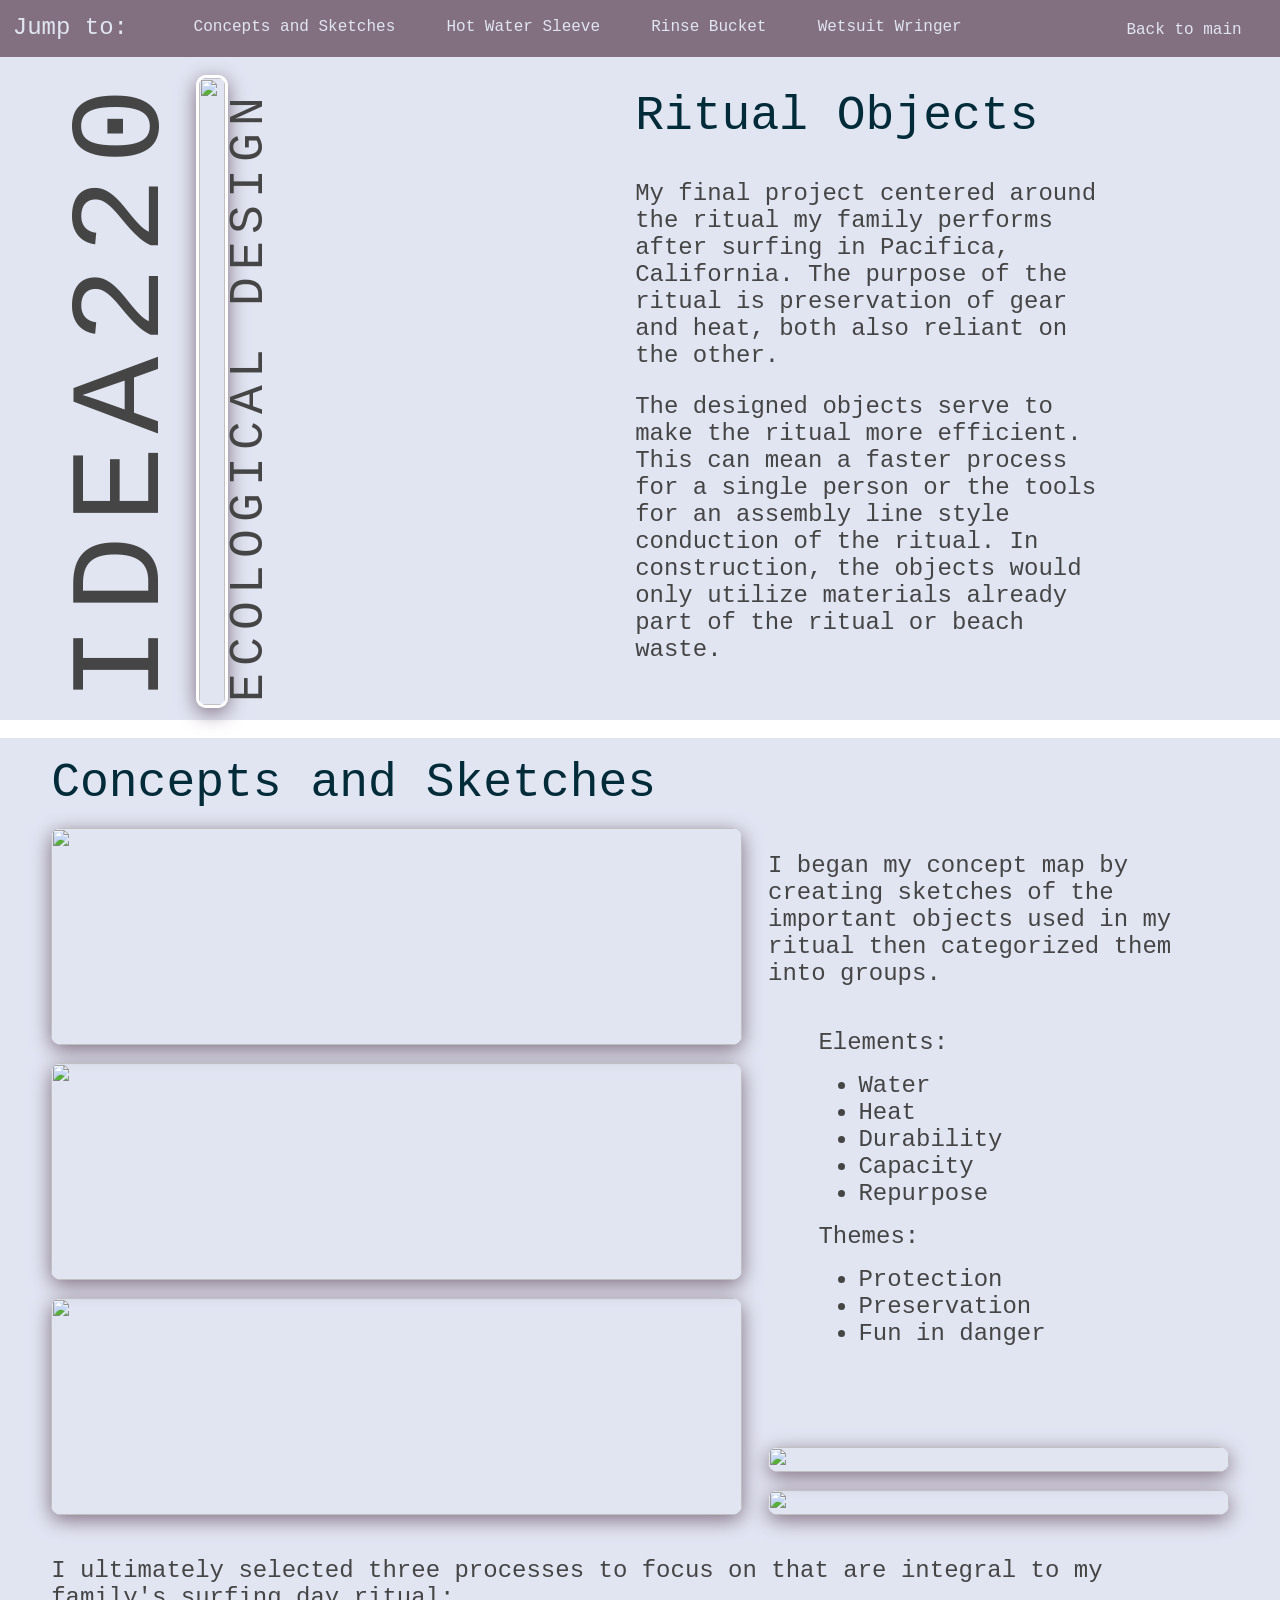
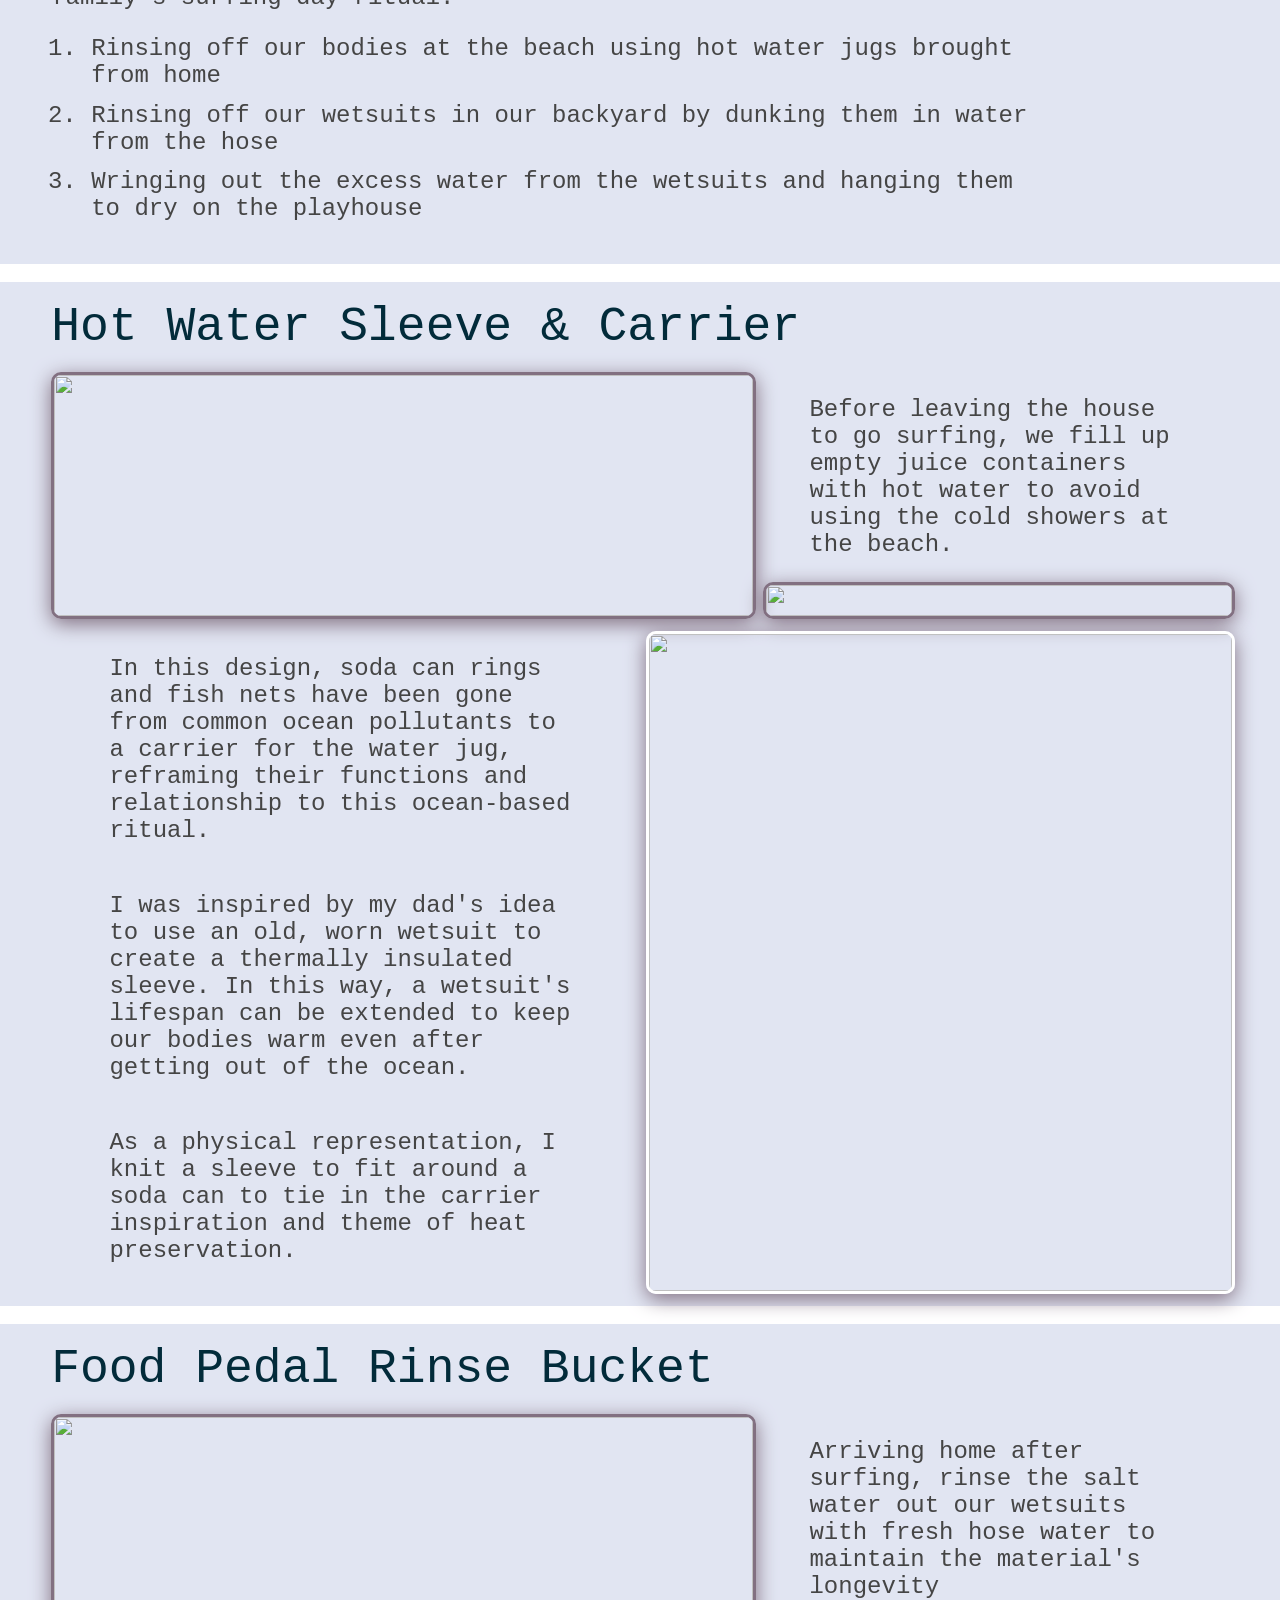
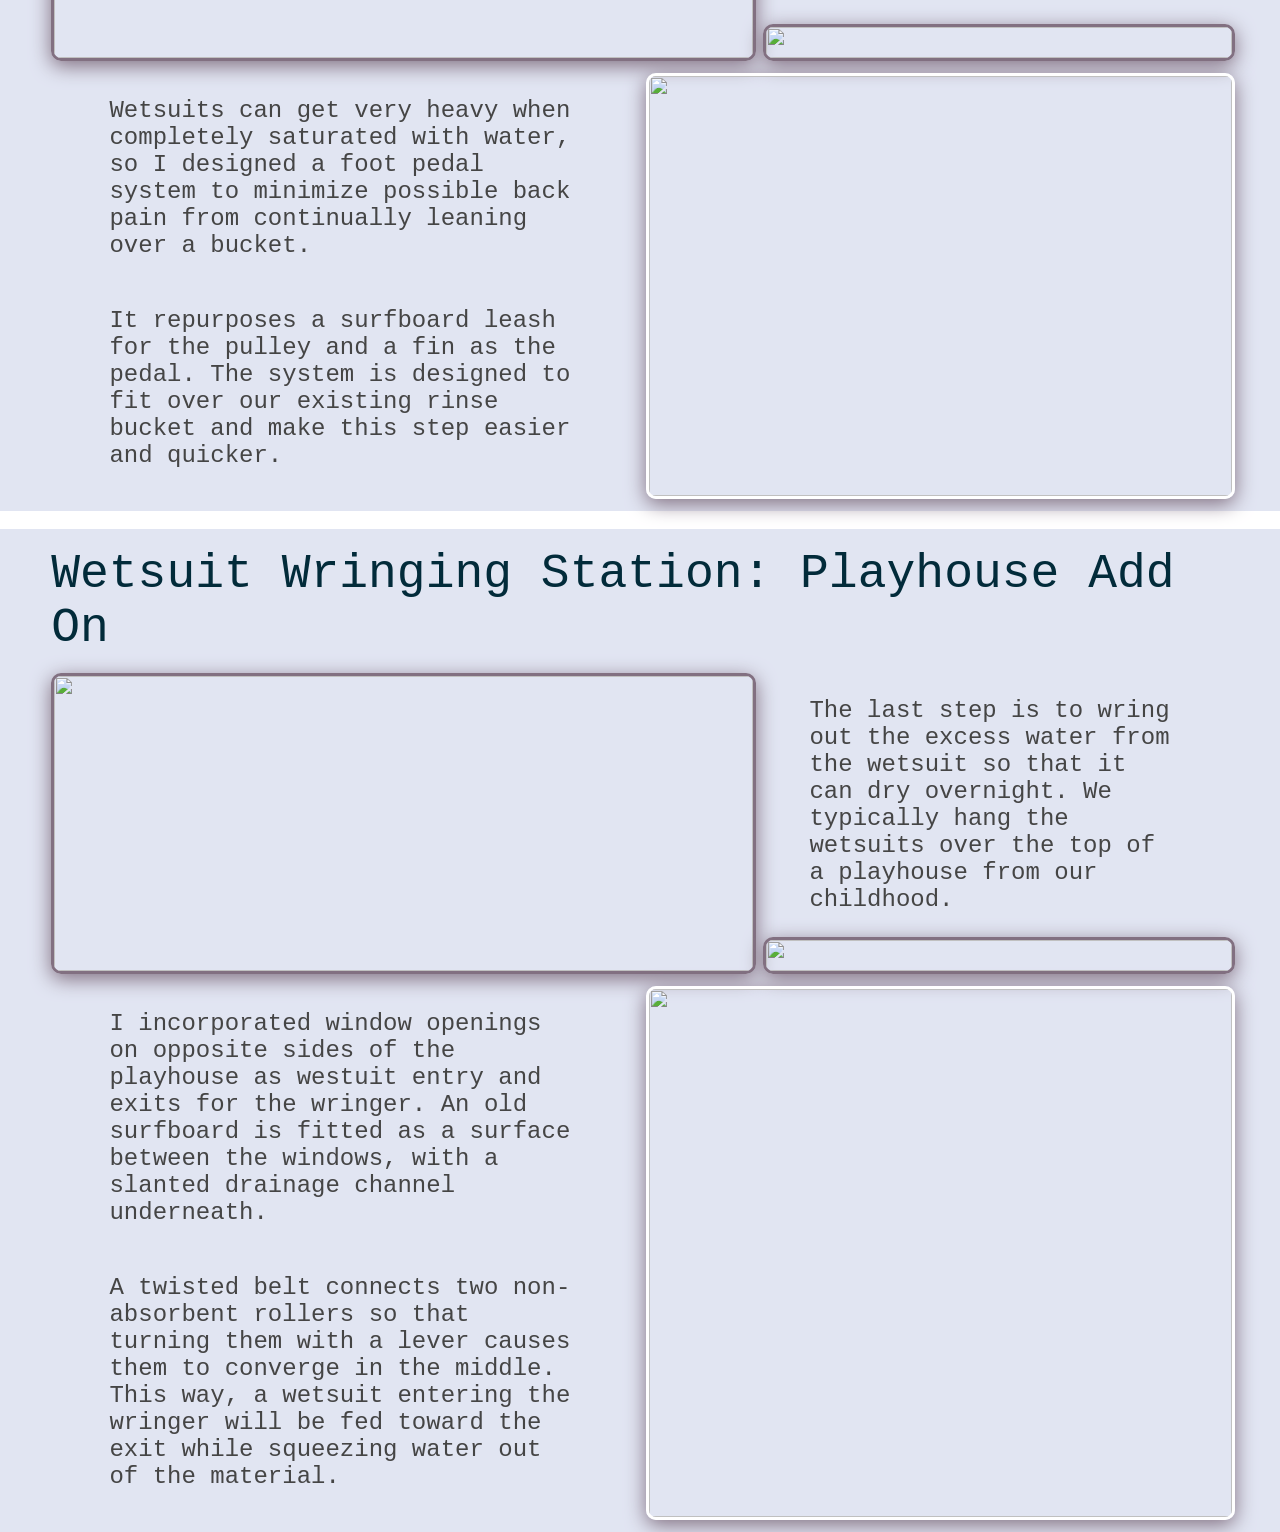
==== ecoDesign.html @ c21b6d13 "Add files via upload" ====
<!DOCTYPE html>
<html lang="en">
<head>
    <meta charset="UTF-8">
    <meta name="viewport" content="width=device-width, initial-scale=1.0">
    <title>GA IDEA220</title>
    <link rel="stylesheet" href="ecoDesign.css">
</head>
<body>

     <nav id="nav">
        <div id="navMenu">
            <p id="navDropdown">Jump to &#8964;</p>
            <p id="jumpHorizontal">Jump to:</p>
        <ul id="navSections">
            <li class="navBox"><a class="navLink" href="#row2">Concepts and Sketches</a></li>
            <li class="navBox"><a class="navLink" href="#row3">Hot Water Sleeve</a></li>
            <li class="navBox"><a class="navLink" href="#row4">Rinse Bucket</a></li>
            <li class="navBox"><a class="navLink" href="#row5">Wetsuit Wringer</a></li>
        </ul>
        </div>
        <div id="backToMain" class="navBox">
            <a class="navLink" href="index.html">Back to main</a>
        </div>
    </nav>


    <div id="allSections">
        <div id="row1" class="section">
            <div id="row1left">
                <div id="row1course" ><p>IDEA220</p></div>
                <div id="row1img"><img class="cover" src="Images/playhouse.JPG"></div>
                <div id="row1title"><p>ECOLOGICAL DESIGN</p></div>
            </div>
            <div id="row1right">
                <div id="row1rightContent">
                    <div class="titles"><h2>Ritual Objects</h2></div>
                    <div id="projectDescription">
                        <p id="ritualDescription">My final project centered around the ritual my family performs after surfing in Pacifica, California. The purpose of the ritual is preservation of gear and heat, both also reliant on the other. </p>
                        <p>The designed objects serve to make the ritual more efficient. This can mean a faster process for a single person or the tools for an assembly line style conduction of the ritual. In construction, the objects would only utilize materials already part of the ritual or beach waste.</p>
                    </div>
                </div>
            </div>
        </div>

        <div id="row2" class="section">
            <div class="titles"><h2>Concepts and Sketches</h2></div>
            <div id="row2content">
                <div id="row2left">
                        <div id="mainConceptMap" class="imgContainer"><img class="cover"  src="Images/SketchOverlay.png" alt=""></div>
                        <div class="imgContainer"><img class="cover" src="Images/WetsuitSketches.jpg" alt=""></div>
                        <div class="imgContainer"><img class="cover" src="Images/TwoPage.jpg" alt=""></div>
                    
                </div>
                <div id="row2right">
                    <p>I began my concept map by creating sketches of the important objects used in my ritual then categorized them into groups.
                        <div id=row2bullets>
                            <div class="row2list">
                                <p>Elements:</p>
                                <ul>
                                    <li>Water</li>
                                    <li>Heat</li>
                                    <li>Durability</li>
                                    <li>Capacity</li>
                                    <li>Repurpose</li>
                                </ul>
                            </div>
                            <div class="row2list">
                                <p>Themes:</p>
                                <ul>
                                    <li>Protection</li>
                                    <li>Preservation</li>
                                    <li>Fun in danger</li>
                                </ul>
                            
                            </div>    
                        </div>
                    </p>
                    <div id="picCollage"><img class="cover" src="Images/ProjectMaterials.png" alt=""></div>
                    <div class="imgContainer"><img class="cover" src="Images/RinseSketch.jpg" alt=""></div>
                </div>
            </div>
            <div >
                <p>I ultimately selected three processes to focus on that are integral to my family's surfing day ritual: 
                    <ol id="row2numbered">
                        <li>Rinsing off our bodies at the beach using hot water jugs brought from home</li>
                        <li>Rinsing off our wetsuits in our backyard by dunking them in water from the hose</li>
                        <li>Wringing out the excess water from the wetsuits and hanging them to dry on the playhouse</li>
                    </ol>
                </p>
            </div>
        </div>
    
        <div id="row3" class="section">
            <div class="titles"><h2>Hot Water Sleeve & Carrier</h2></div>
            <div class="topSlide">
                <div class="slideConcept"><img class="cover" src="Images/WetsuitSleeve.png" alt=""></div>
                <div class="topSlideRight">
                    <div class="slideBlurb1">
                        <p>Before leaving the house to go surfing, we fill up empty juice containers with hot water to avoid using the cold showers at the beach.</p>
                    </div>
                    <div class="slideOrtho"><img class="cover" src="Images/IMG_1788.JPG" alt=""></div>
                </div>
            </div>
            <div class="botSlide">
                <div class="slideBlurb2">
                    <p>In this design, soda can rings and fish nets have been gone from common ocean pollutants to a carrier for the water jug, reframing their functions and relationship to this ocean-based ritual.</p>
                    <p>I was inspired by my dad's idea to use an old, worn wetsuit to create a thermally insulated sleeve. In this way, a wetsuit's lifespan can be extended to keep our bodies warm even after getting out of the ocean.</p>
                    <p>As a physical representation, I knit a sleeve to fit around a soda can to tie in the carrier inspiration and theme of heat preservation.</p>
                </div>
                <div class="slidePhoto"><img class="cover" src="Images/IMG_3818.JPG" alt=""></div>
            </div>

        </div>

        <div id="row4" class="section">
            <div class="titles"><h2>Food Pedal Rinse Bucket</h2></div>
            <div class="topSlide">
                <div class="slideConcept"><img class="cover" src="Images/WashBucket.png" alt=""></div>
                <div class="topSlideRight">
                    <div class="slideBlurb1"><p>Arriving home after surfing, rinse the salt water out our wetsuits with fresh hose water to maintain the material's longevity</p></div>
                    <div class="slideOrtho"><img class="cover" src="Images/IMG_1789.JPG" alt=""></div>
                </div>
            </div>
            <div class="botSlide">
                <div class="slideBlurb2">
                    <p>Wetsuits can get very heavy when completely saturated with water, so I designed a foot pedal system to minimize possible back pain from continually leaning over a bucket.</p>
                    <p>It repurposes a surfboard leash for the pulley and a fin as the pedal. The system is designed to fit over our existing rinse bucket and make this step easier and quicker.</p>
                </div>
                <div class="slidePhoto"><img class="cover" src="Images/IMG_3819.JPG" alt=""></div>
            </div>

        </div>

        <div id="row5" class="section">
            <div class="titles"><h2>Wetsuit Wringing Station: Playhouse Add On</h2></div>
            <div class="topSlide">
                <div class="slideConcept"><img class="cover" src="Images/Wringer.png" alt=""></div>
                <div class="topSlideRight">
                    <div class="slideBlurb1"><p>The last step is to wring out the excess water from the wetsuit so that it can dry overnight. We typically hang the wetsuits over the top of a playhouse from our childhood.</p></div>
                    <div class="slideOrtho"><img class="cover" src="Images/IMG_1790.JPG" alt=""></div>
                </div>
            </div>
            <div class="botSlide">
                <div class="slideBlurb2">
                    <p>I incorporated window openings on opposite sides of the playhouse as westuit entry and exits for the wringer. An old surfboard is fitted as a surface between the windows, with a slanted drainage channel underneath.</p>
                    <p>A twisted belt connects two non-absorbent rollers so that turning them with a lever causes them to converge in the middle. This way, a wetsuit entering the wringer will be fed toward the exit while squeezing water out of the material. </p>
                </div>
                <div class="slidePhoto"><img class="cover" src="Images/IMG_3816.JPG" alt=""></div>
            </div>

        </div>

       


    </div>
    


<script src="ecoDesign.js"></script>
</body>
</html>
---- ecoDesign.css ----
body{
    box-sizing: border-box;
    font-family: 'Courier New', Courier, monospace;
    margin: 0px;
}

h2,h3{
    font-weight: normal;
    color: #022b3a}
p{ 
    font-size: clamp(1rem, 0.7rem + 1vw, 1.5rem);
    color: #454545ff;
}

img{ 
    height: 100%;
    width: 100%;
    box-shadow: 0px 5px 20px #827081;
}


#nav{ 
    display: flex;
    align-items: baseline;
    gap: 1vw;
    background-color: #827081;
    padding: 1vh 1vw;
    justify-content: space-between;
    p{ 
        color: #e1e5f2;
        margin: 0;
    }
}
#navMenu{ 
    display: flex;
    align-items: center;
}

#navDropdown{ 
    display: none;
}
#navDropdown:hover{ 
    cursor: pointer;
}

#navSections{
    margin: 0px;
}

@media (max-width: 700px){ 
    #navMenu{ 
        flex-direction: column;
        align-items: baseline;
        }
    #navDropdown{ 
        display: flex;}
    #jumpHorizontal{display: none;}
    #navSections{
        display: none;
        flex-direction: column;
    }
    #navSections.show{
        display: flex;
    }

}
@media (min-width: 700px){
    #navSections{ 
        display: flex;
    }
}

.navBox{ 
    display: flex;
    padding: 1vh 2vw;
    border-radius: 10px;
    flex-wrap: wrap;
    align-items: center;
}

.navLink{
    color: #e1e5f2;
    text-decoration: none;
    text-align: center;
}

.navBox:hover{ 
    background-color: #e1e5f2;
    a{ 
    color: #022b3a} 
    transition: 0.25s ease-in-out;
}

.cover{ 
    object-fit: cover;
    width: 100%;
    height: 100%;
    border-radius: 10px;
}

#allSections{ 
    display: flex;
    flex-direction: column;
    gap:2vh;
}
.section{
    display: flex;
    padding: 2vh 4vw;
    gap: 2vh;
    flex-wrap: wrap;
    align-items: center;
    background-color:#e1e5f2;
    align-items: center;
}

#row1left{
    display: flex;
    flex-grow: 1;
}
#row1right{ 
    display: flex;
    flex-grow: 1;
    justify-content: center;}

#row1rightContent{
    display: flex;
    flex-grow: 1;
    flex-direction: column;
    min-width: 360px;
    gap:1vw;
    max-width: 480px;
    justify-content: center;
}


#row1course{
    align-content: start;
    p{
    font-size: clamp(4.5rem, 2.4rem + 7vw, 8rem);
    writing-mode: vertical-lr;
    transform: rotate(180deg);
    letter-spacing: 0.1em; 
    margin: auto;
    }
}

#row1img{
    max-width: 620px;
    img{ 
    border: solid white 3px;
    }
}

#row1title{
    align-content: end;
    p{
    font-size: clamp(1.75rem, 1rem + 2.5vw, 3rem);
    writing-mode: vertical-lr;
    transform: rotate(180deg);
    letter-spacing: 0.15em;
    margin: auto;
    }
}

.titles{
    display: flex;
    width: 100%;
    h2{
        font-size: clamp(2rem, 1.4rem + 2vw, 3rem);
        margin: auto;
        margin-left: 0;
    }
}

#row2content{ 
    display: flex;
    flex-wrap: wrap;
    gap: 2vw;

    div{ min-width: 360px;}
}

#row2left{ 
    display: flex;
    flex: 1.5;
    flex-direction: column;
    gap: 2vh;
    justify-content: space-evenly;
}

#row2right{ 
    display: flex;
    flex: 1;
    flex-direction: column;
    justify-content: space-around;
    gap: 2vh;
}

#row2bullets{ 
    display: flex;
    flex-direction: column;
    flex: 1;
    align-items: center;

}

.row2list{ 
    display: flex;
    flex-direction: column;
    
    p{ margin: 0px;};
    li{ 
    width: 75%;
    font-size: clamp(1rem, 0.7rem + 1vw, 1.5rem);
    color: #454545ff;
    }
}
#row2numbered{ 
    display: flex;
    flex-direction: column;
    gap: 1vw;
    width: 80%;
    justify-self: center;
    li{ 
        font-size: clamp(1rem, 0.7rem + 1vw, 1.5rem);
        color: #454545ff;
        margin: 0px;
    }
}

.imgContainer{ 
    flex: 1;
}

#picCollage{ 
    display: flex;
    flex: 1;
}

.topSlide, .botSlide{ 
    display: flex;
    flex-wrap: wrap;
    gap: 1vw;
    div{ 
        min-width: 360px;
    }
}

.topSlideRight{ 
    display: flex;
    flex: 1;
    flex-direction: column;
    justify-content: end;
    
}

.slideConcept{ 
    flex: 1.5;

    img{border: solid #827081 3px;}
}

.slideOrtho{ 
      img{border: solid #827081 3px;}
}

.slideBlurb1{
    display: flex;
    flex: 1;
    flex-direction: column;
    width: 80%;
    align-self: center;
    justify-content: center;
}
.slideBlurb2{
    display: flex;
    flex-direction: column;
    flex: 1;
    justify-content: center;
    align-items: center;
    p{width: 80%;}
}

.slidePhoto{ 
    flex: 1;
    img{ border: solid white 3px;}
}
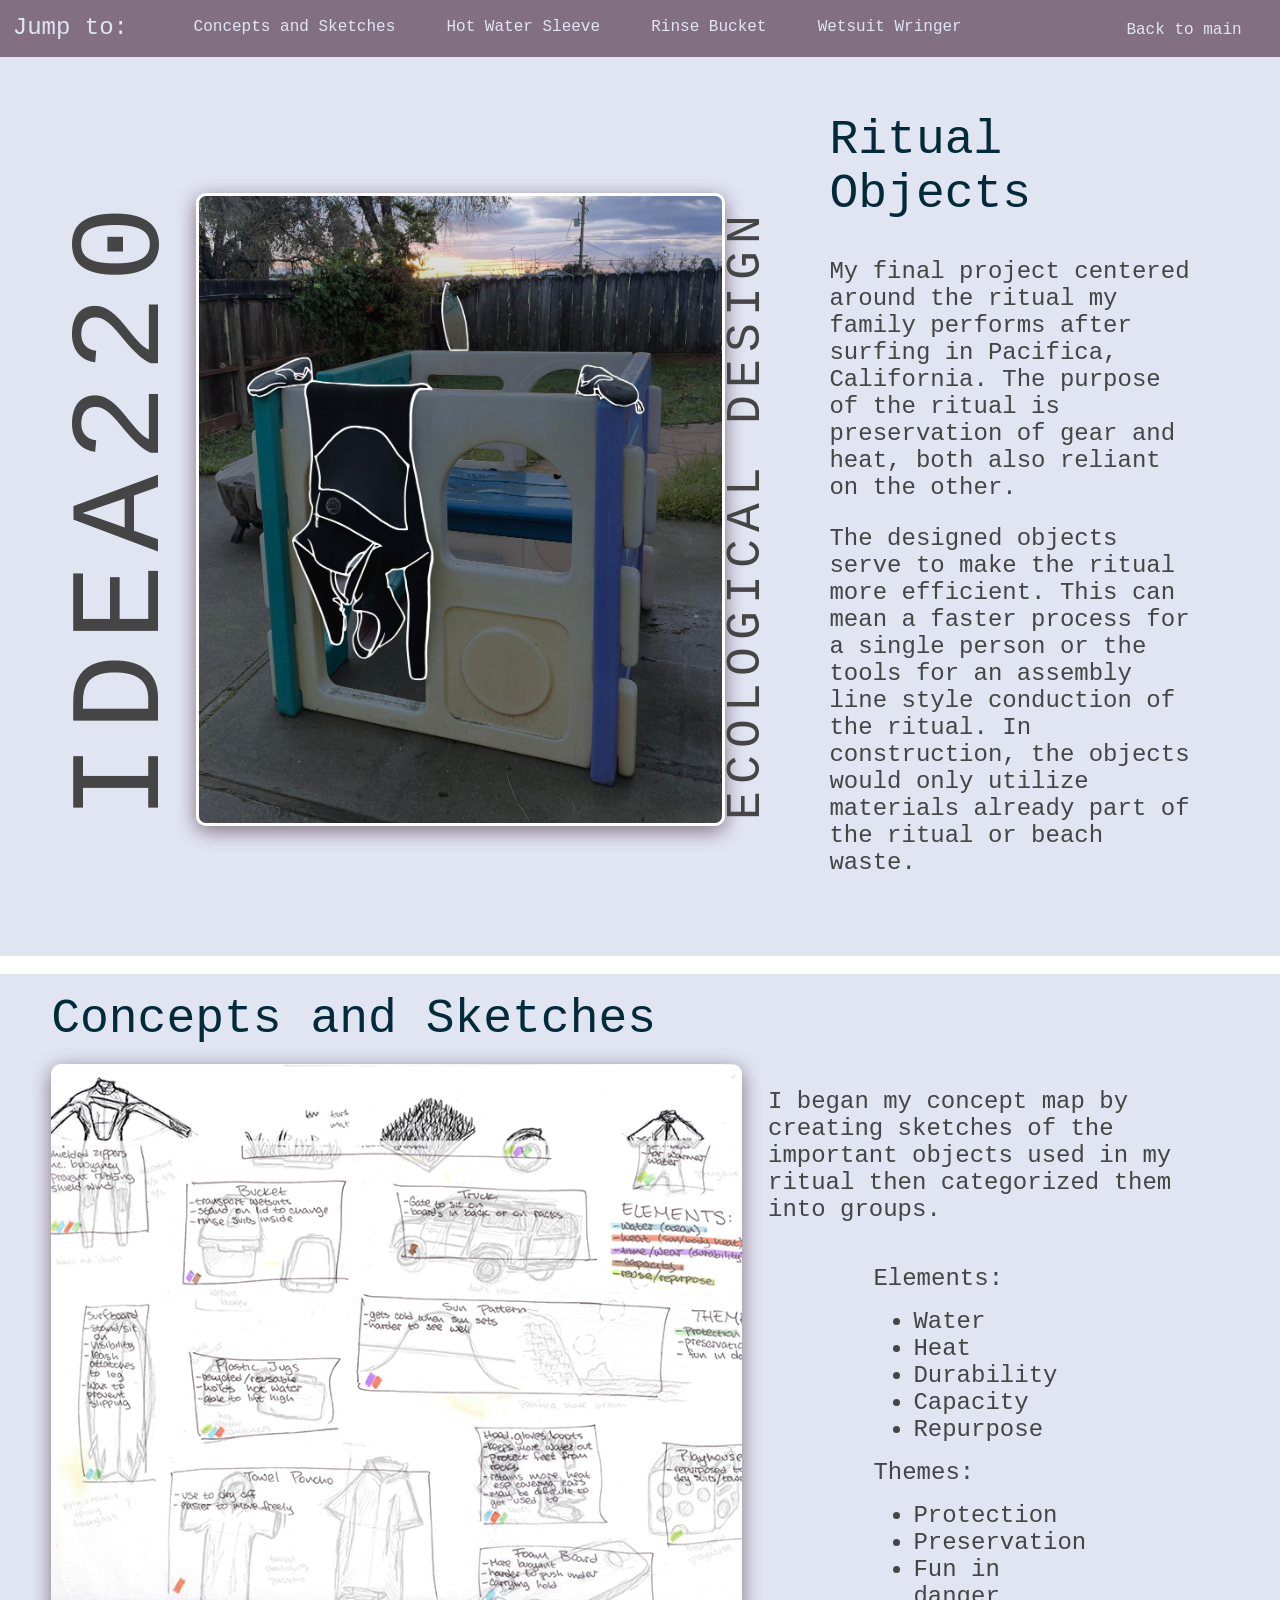
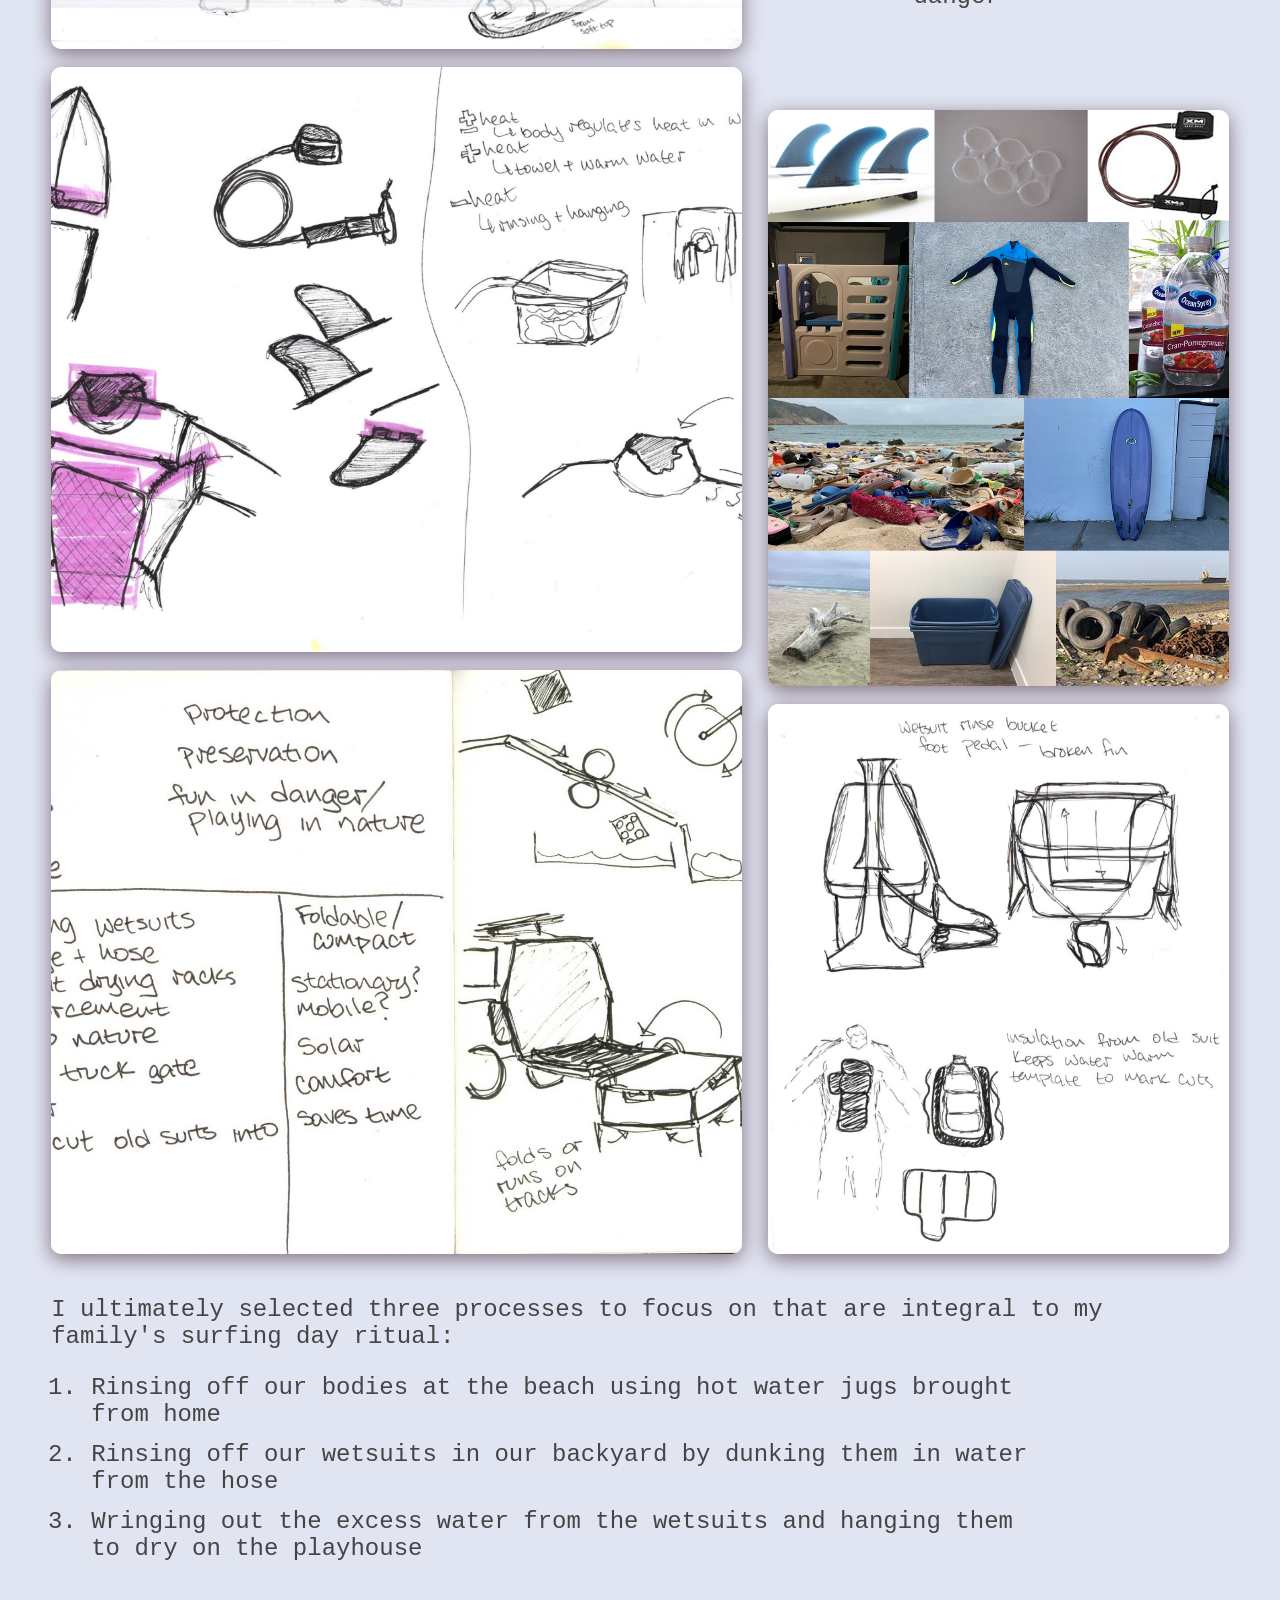
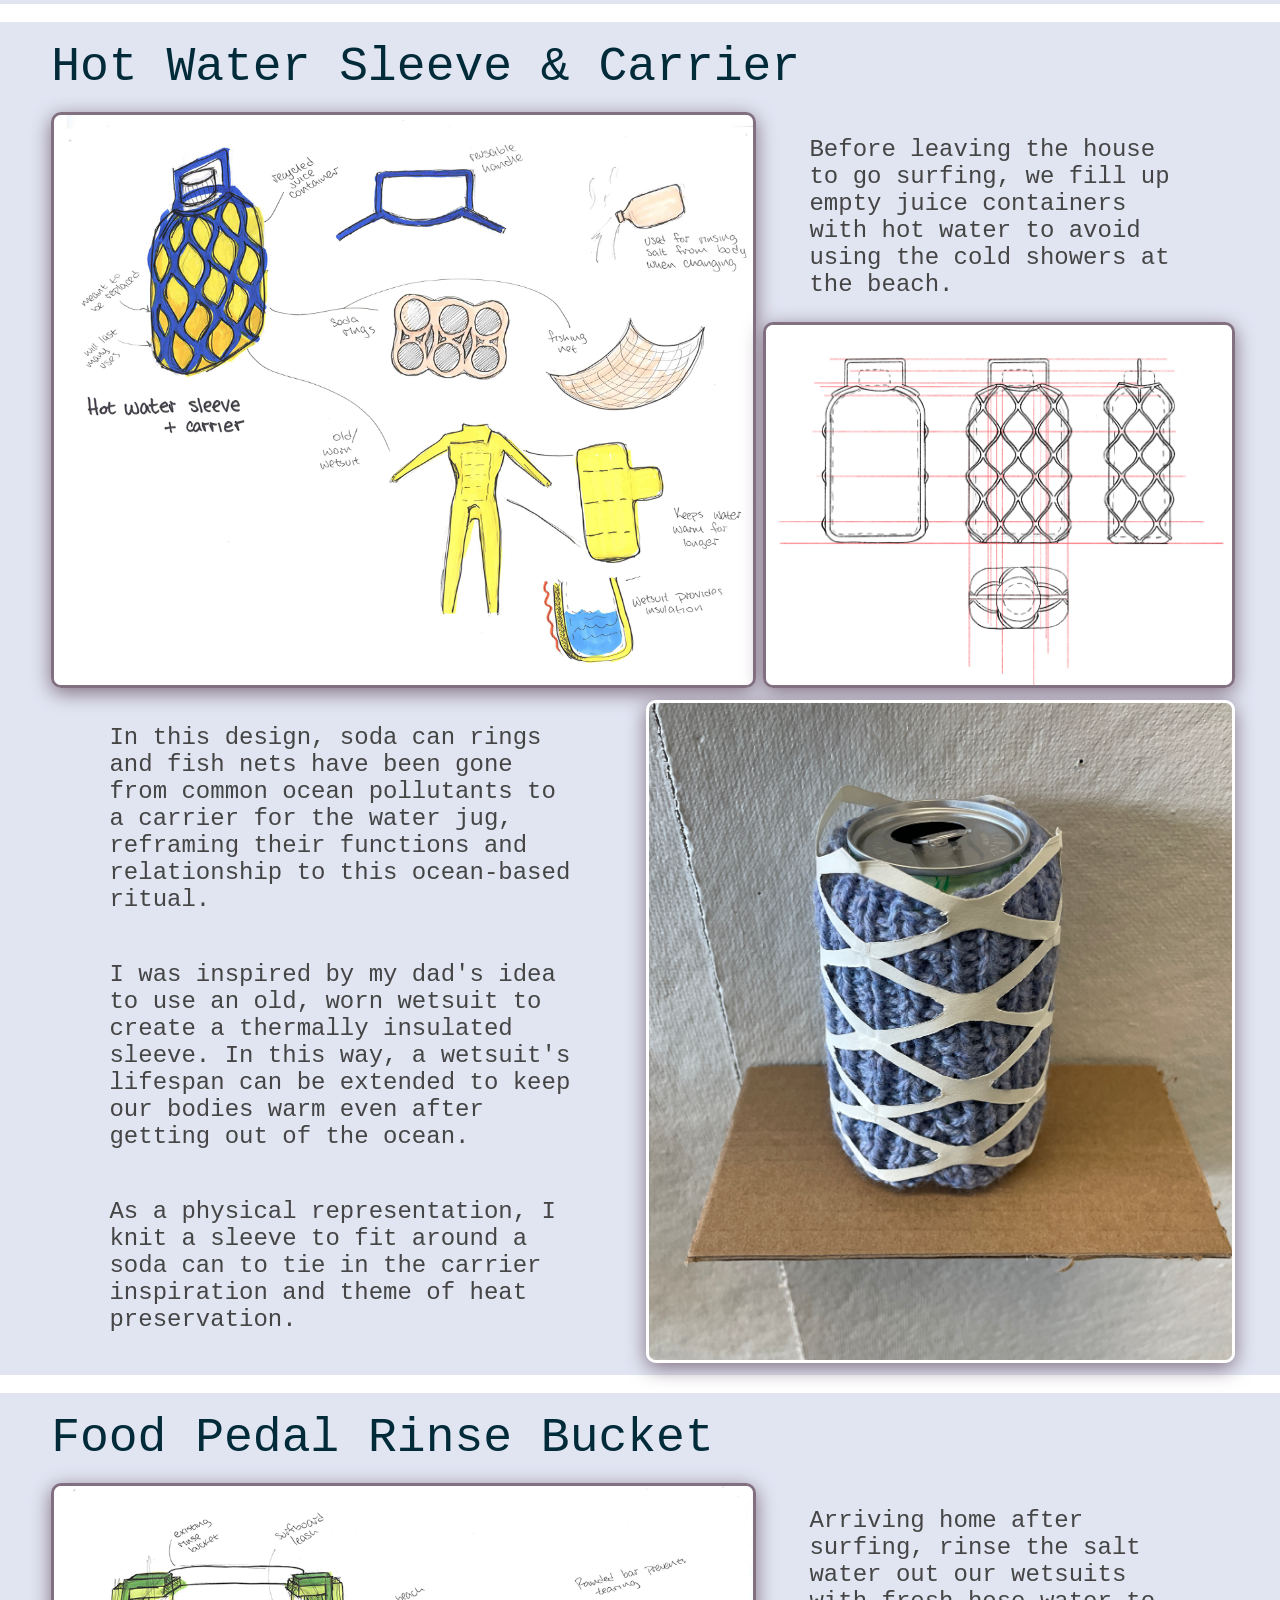
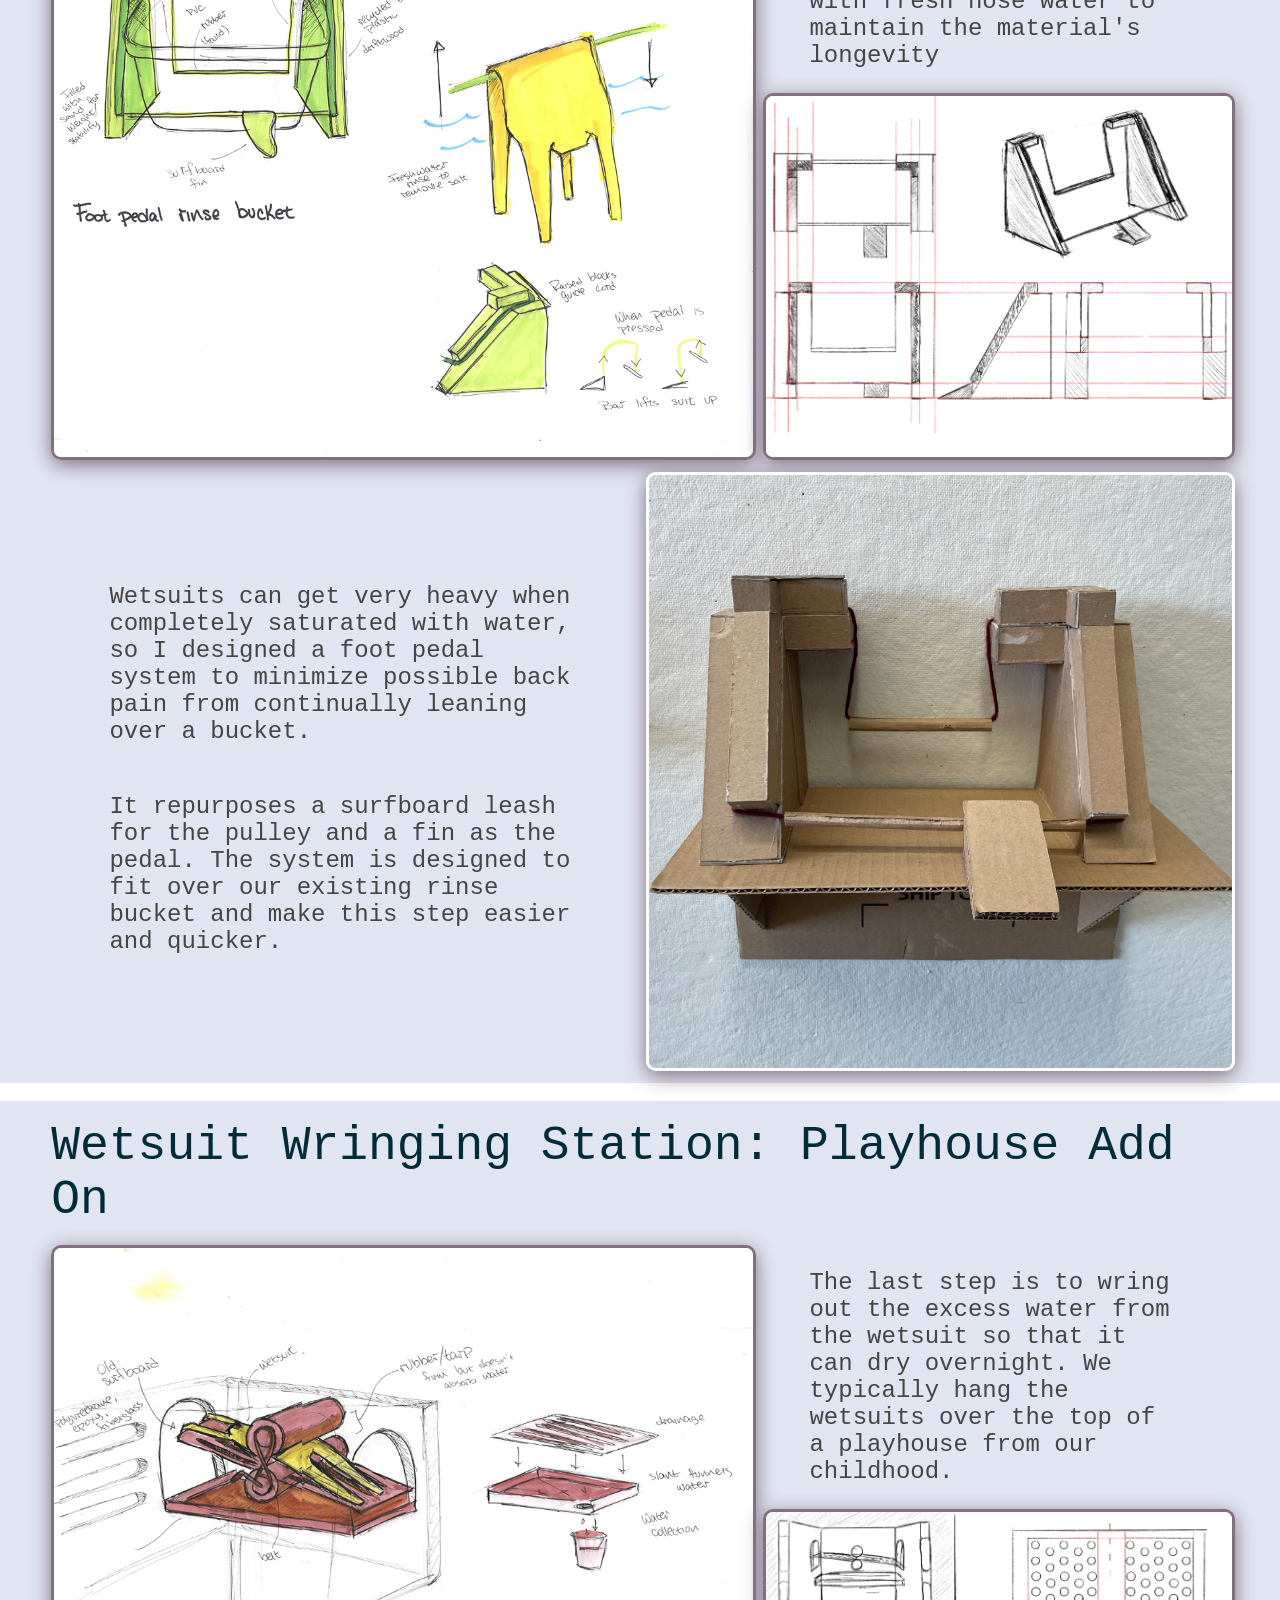
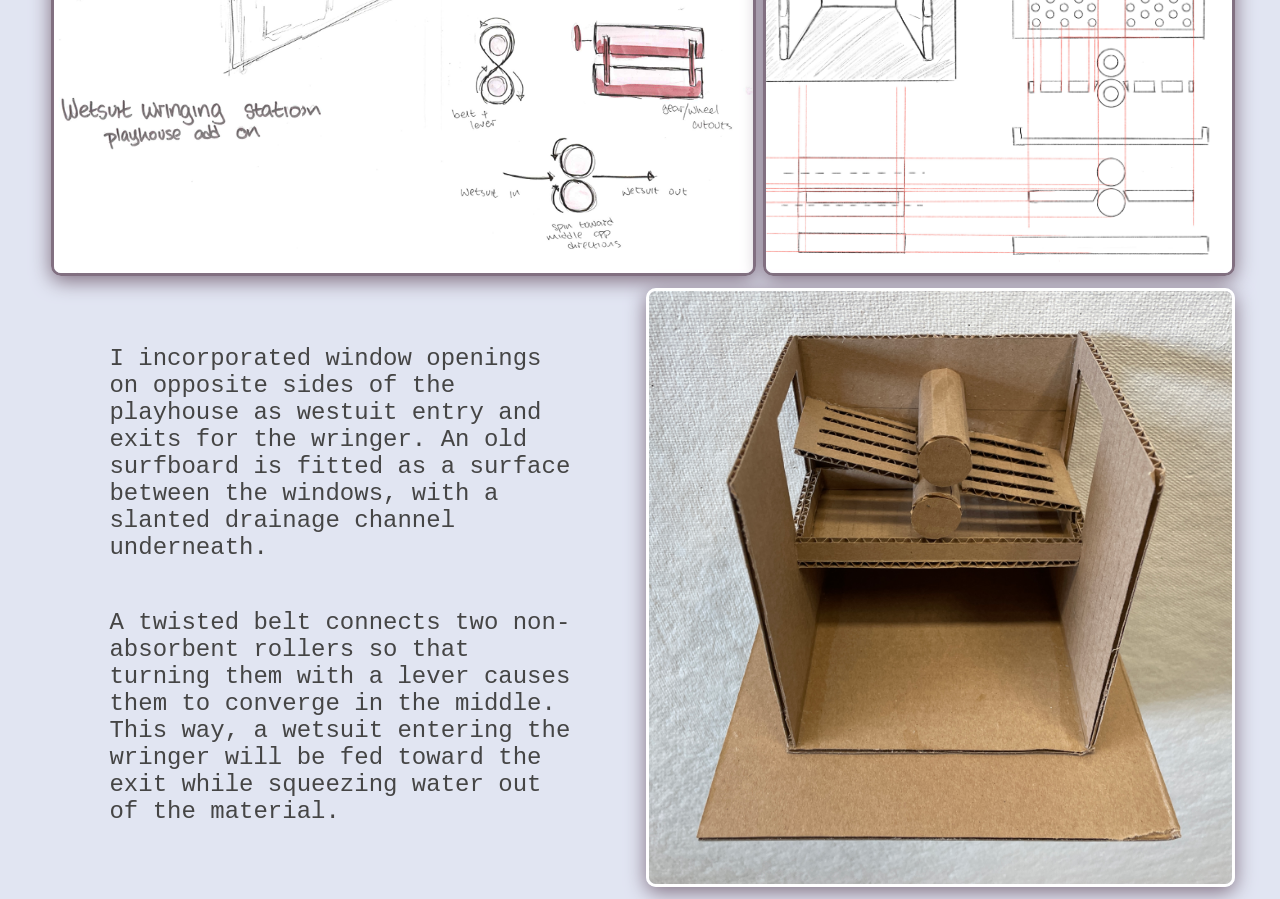
==== commit 5fa648db: "Add files via upload" ====
--- a/ecoDesign.html
+++ b/ecoDesign.html
@@ -33,12 +33,10 @@
                 <div id="row1title"><p>ECOLOGICAL DESIGN</p></div>
             </div>
             <div id="row1right">
-                <div id="row1rightContent">
-                    <div class="titles"><h2>Ritual Objects</h2></div>
-                    <div id="projectDescription">
-                        <p id="ritualDescription">My final project centered around the ritual my family performs after surfing in Pacifica, California. The purpose of the ritual is preservation of gear and heat, both also reliant on the other. </p>
-                        <p>The designed objects serve to make the ritual more efficient. This can mean a faster process for a single person or the tools for an assembly line style conduction of the ritual. In construction, the objects would only utilize materials already part of the ritual or beach waste.</p>
-                    </div>
+                <div class="titles"><h2>Ritual Objects</h2></div>
+                <div id="projectDescription">
+                    <p id="ritualDescription">My final project centered around the ritual my family performs after surfing in Pacifica, California. The purpose of the ritual is preservation of gear and heat, both also reliant on the other. </p>
+                    <p>The designed objects serve to make the ritual more efficient. This can mean a faster process for a single person or the tools for an assembly line style conduction of the ritual. In construction, the objects would only utilize materials already part of the ritual or beach waste.</p>
                 </div>
             </div>
         </div>
--- a/ecoDesign.css
+++ b/ecoDesign.css
@@ -115,21 +115,17 @@
 
 #row1left{
     display: flex;
-    flex-grow: 1;
+    flex:2;
+    justify-content: center;
 }
 #row1right{ 
     display: flex;
-    flex-grow: 1;
-    justify-content: center;}
-
-#row1rightContent{
-    display: flex;
-    flex-grow: 1;
-    flex-direction: column;
-    min-width: 360px;
+    flex: 1;
+    min-width: 250px;
+    flex-direction: column;
     gap:1vw;
-    max-width: 480px;
-    justify-content: center;
+    padding: 3vw;
+    align-content: center;
 }
 
 
@@ -145,7 +141,9 @@
 }
 
 #row1img{
-    max-width: 620px;
+
+    min-width: 250px;
+    aspect-ratio: 1;
     img{ 
     border: solid white 3px;
     }
@@ -177,7 +175,7 @@
     flex-wrap: wrap;
     gap: 2vw;
 
-    div{ min-width: 360px;}
+    div{ min-width: 250px;}
 }
 
 #row2left{ 
@@ -242,7 +240,7 @@
     flex-wrap: wrap;
     gap: 1vw;
     div{ 
-        min-width: 360px;
+        min-width: 250px;
     }
 }
 
